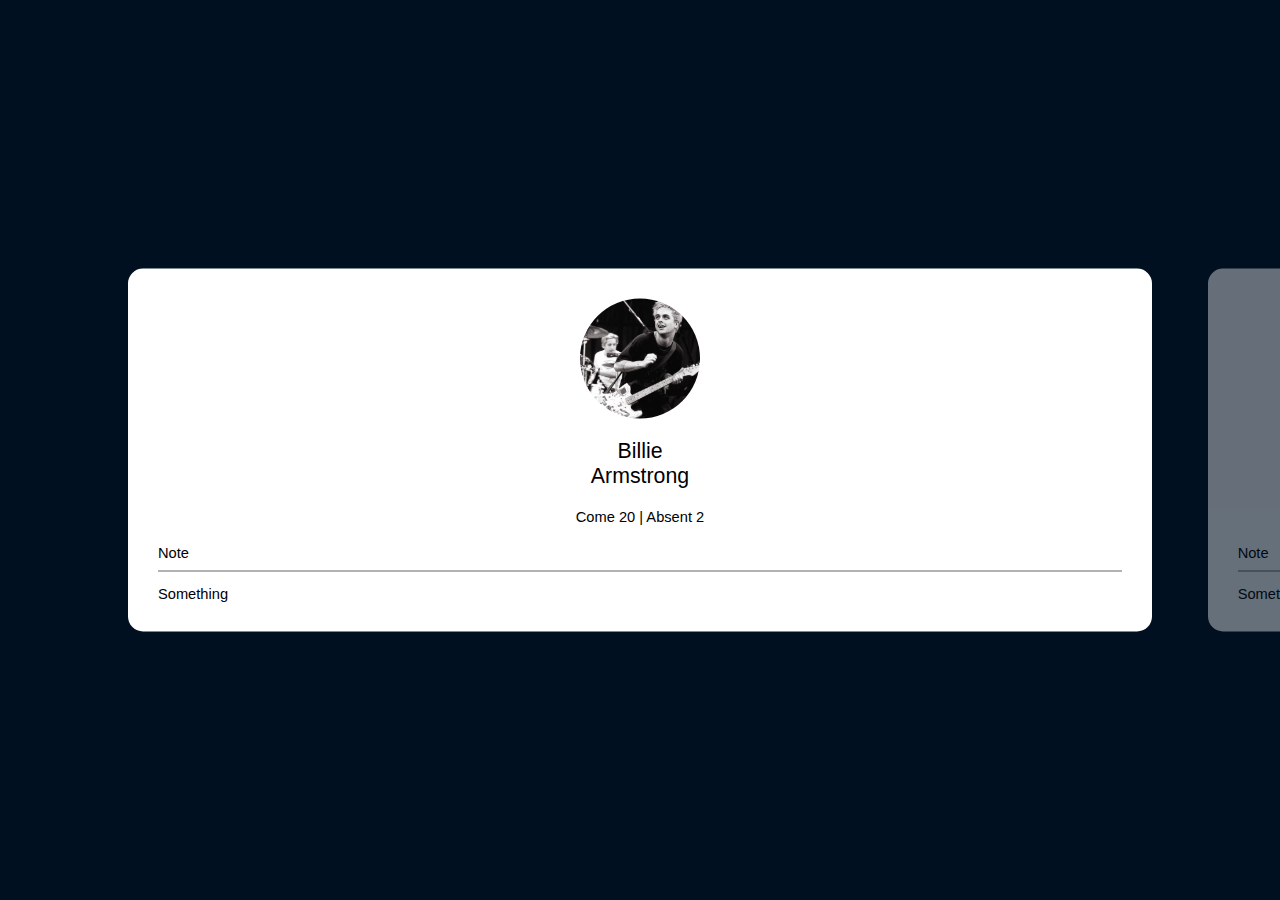
==== check.html @ 389497eb "Init Git" ====
<!DOCTYPE html>
<html lang="en">
<head>
  <meta charset="UTF-8">
  <meta name="viewport" content="width=device-width, initial-scale=1.0">
  <meta http-equiv="X-UA-Compatible" content="ie=edge">
  <link rel="stylesheet" href="assets/css/style.css">
    <link rel="stylesheet" href="assets/css/jquery.fullPage.css">
  <title>Document</title>
</head>
<body>
  <div class="check-wrapper">
    <div class="check-row-wrapper">
      <div class="check-widget active">
        <div class="check-profile"></div>
        <h1 class="sub-heading">Billie<br>Armstrong</h1>
        <h2 class="callout">Come 20 | Absent 2</h2>
        <div class="note-wrapper">
          <h2 class="callout">Note</h2><hr class="long-divider">
          <h2 class="callout">Something</h2>
        </div>
      </div>
      <div class="check-widget">
        <div class="check-profile"></div>
        <h1 class="sub-heading">Billie<br>Armstrong</h1>
        <h2 class="callout">Come 20 | Absent 2</h2>
        <div class="note-wrapper">
          <h2 class="callout">Note</h2><hr class="long-divider">
          <h2 class="callout">Something</h2>
        </div>
      </div>
    </div>
  </div>
  <script src="asseets/js/jquery.fullPage.min.js"></script>
</body>
</html>
---- assets/css/style.css ----
* { padding: 0; margin: 0; }

body{
  font-family: "Helvetica Neue", sans-serif;
  background: #001021;
}

.fp-section,
.fp-slide,
.fp-tableCell{
    height: auto !important;
}

.student-profile, .check-profile{
  background: url('../img/profile.jpg') !important;
  background-size: cover !important;
}

.first{
  width: auto;
  height: 100vh;
  white-space: nowrap;
  font-size: 0;
}

.first > div{
  vertical-align: top;
}

.dashboard{
  width: 100vw;
  height: 100%;
  display: inline-block;
  float: left;
  text-align: center;
  color: white;
  box-sizing: border-box;
  padding: 30px;
  position: relative;
}

.dashboard .headline{
  margin: 20px 0;
}

.dashboard .caption{
  margin: 20px 0;
}

.checklist{
  width: 100vw;
  height: 100%;
  display: inline-block;
  text-align: center;
  color: white;
  box-sizing: border-box;
  padding: 30px;
  overflow-y: scroll;
}

.checklist .heading{
  text-align: left;
}

.something{
  width: 100vw;
  height: 100%;
  display: inline-block;
}

.divider{
  width: 60%;
  height: 1px;
  border: 0;
  background: rgba(255, 255, 255, 0.34);
  display: inline-block;
}

.long-divider{
  width: 100%;
  height: 1px;
  border: 0;
  background: #666;
  display: inline-block;
  margin: 10px 0;
}

/* Typography */

.heading{
  font-size: 24pt;
  font-weight: 200;
}

.sub-heading{
  font-size: 16pt;
  font-weight: 200;
}

.headline{
  font-size: 14pt;
  font-weight: 200;
}

.callout{
  font-size: 11pt;
  font-weight: 300;
}

.normal{
  font-size: 10pt;
}

.guide{
  font-size: 10pt;
  font-weight: 300;
  position: absolute;
  bottom: 2rem;
  left: 50%;
  transform: translateX(-50%);
}

.guidelink{
  text-decoration: none;
  color: #fff;
}

.caption{
  font-size: 12pt;
  font-weight: 300;
}

/* Global Elements */

.profile-pic{
  width: 130px;
  height: 130px;
  border-radius: 150px;
  background: white;
  margin: auto;
}

.active-widget{
  box-sizing: border-box;
  padding: 30px;
  background: white;
  border-radius: 15px;
  color: #333;
  text-align: left;
  margin: 50px 0;
}

.button{
  padding: 20px 40px;
  background: rgb(79, 197, 254);
  font-size: 15px;
  transition: .3s ease-in-out;
  border-radius: 10px;
  text-decoration: none;
  color: white;
  border: 0;
  margin: 50px 0;
}

.button:hover{
  transition: .3s ease-in-out;
  box-shadow: 0 0 15px 5px rgba(0, 217, 255,.3);
  cursor: pointer;
}

.student-profile{
  width: 120px;
  height: 120px;
  border-radius: 150px;
  background: white;
  display: inline-block;
  margin: 0 40px 0 0;
}

.student-profile:nth-of-type(2){
  margin-right: 0;
}

.profile-row-wrapper{
  display: inline-block;
  width: auto;
  height: auto;
  margin-bottom: 30px;
}

/* Check Page */

.check-wrapper{
  width: 100vw;
  height: 100vh;
  text-align: center;
  box-sizing: border-box;
}

.check-profile{
  width: 120px;
  height: 120px;
  background: slategray;
  border-radius: 150px;
  margin: auto;
}

.check-row-wrapper{
  width: auto;
  height: 100vh;
  overflow-x: scroll;
  overflow-y: hidden;
  white-space: nowrap;
  padding-left: 8vw;
}
.check-widget{
  width: 80vw;
  box-sizing: border-box;
  padding: 30px;
  background: white;
  border-radius: 15px;
  position: relative;
  top: 50%;
  transform: translateY(-50%);
  opacity: .4;
  display: inline-block;
  margin: 0 2vw;
}

.check-widget:last-of-type{
  margin-right: 4vw;
}

.active{
  opacity: 1;
}

.check-widget .sub-heading{
  margin: 20px 0;
}

.check-widget > .callout{
  margin: 20px 0;
}

.note-wrapper{
  text-align: left;
}

/* Second */

.second{
  width: 100vw;
  height: 100vh;
  padding: 30px;
  box-sizing: border-box;
  color: white;
}

.time-widget{
  box-sizing: border-box;
  padding: 30px;
  background: white;
  border-radius: 15px;
  margin: 20px 0;
  position: relative;
  color: #333;
}

.time{
  position: absolute;
  right: 30px;
  top: 50%;
  transform: translateY(-50%);
}

@media screen and (min-width: 400px){
  .profile-pic{
    width: 160px;
    height: 160px;
  }

  .active-widget{
    margin: 70px 0;
  }
}

@media screen and (max-width: 330px){
  .profile-pic{
    width: 100px;
    height: 100px;
  }

  .active-widget{
    margin: 40px 0;
  }

  .heading{
    font-size: 21pt;
    font-weight: 200;
  }

  .sub-heading{
    font-size: 13pt;
    font-weight: 200;
  }

  .headline{
    font-size: 11pt;
    font-weight: 200;
  }

  .callout{
    font-size: 8pt;
    font-weight: 300;
  }

  .normal{
    font-size: 9pt;
  }

  .guide{
    font-size: 9pt;
    font-weight: 300;
    position: absolute;
    bottom: 2rem;
    left: 50%;
    transform: translateX(-50%);
  }

  .caption{
    font-size: 10pt;
    font-weight: 300;
  }
}
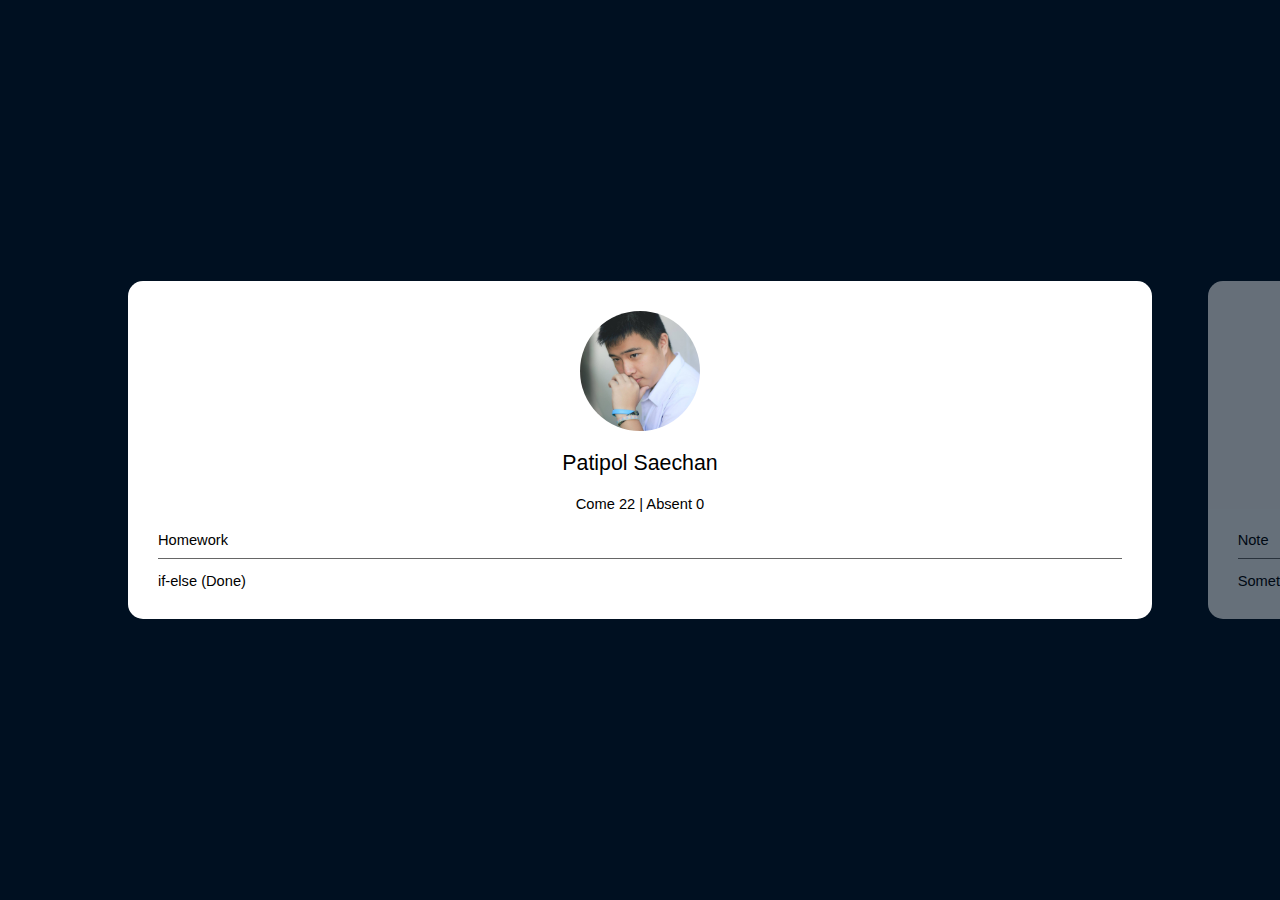
==== commit d468ac28: ":lipstick: Mock up new Design" ====
--- a/check.html
+++ b/check.html
@@ -13,16 +13,16 @@
     <div class="check-row-wrapper">
       <div class="check-widget active">
         <div class="check-profile"></div>
-        <h1 class="sub-heading">Billie<br>Armstrong</h1>
-        <h2 class="callout">Come 20 | Absent 2</h2>
+        <h1 class="sub-heading">Patipol Saechan<br></h1>
+        <h2 class="callout">Come 22 | Absent 0</h2>
         <div class="note-wrapper">
-          <h2 class="callout">Note</h2><hr class="long-divider">
-          <h2 class="callout">Something</h2>
+          <h2 class="callout">Homework</h2><hr class="long-divider">
+          <h2 class="callout">if-else (Done)</h2>
         </div>
       </div>
       <div class="check-widget">
         <div class="check-profile"></div>
-        <h1 class="sub-heading">Billie<br>Armstrong</h1>
+        <h1 class="sub-heading">Billie Armstrong</h1>
         <h2 class="callout">Come 20 | Absent 2</h2>
         <div class="note-wrapper">
           <h2 class="callout">Note</h2><hr class="long-divider">
--- a/assets/css/style.css
+++ b/assets/css/style.css
@@ -12,7 +12,7 @@
 }
 
 .student-profile, .check-profile{
-  background: url('../img/profile.jpg') !important;
+  background: url('../img/me.jpg') !important;
   background-size: cover !important;
 }
 
@@ -133,6 +133,8 @@
 /* Global Elements */
 
 .profile-pic{
+  background: url('../img/kru.jpg') !important;
+  background-size: 250px 160px !important;
   width: 130px;
   height: 130px;
   border-radius: 150px;
